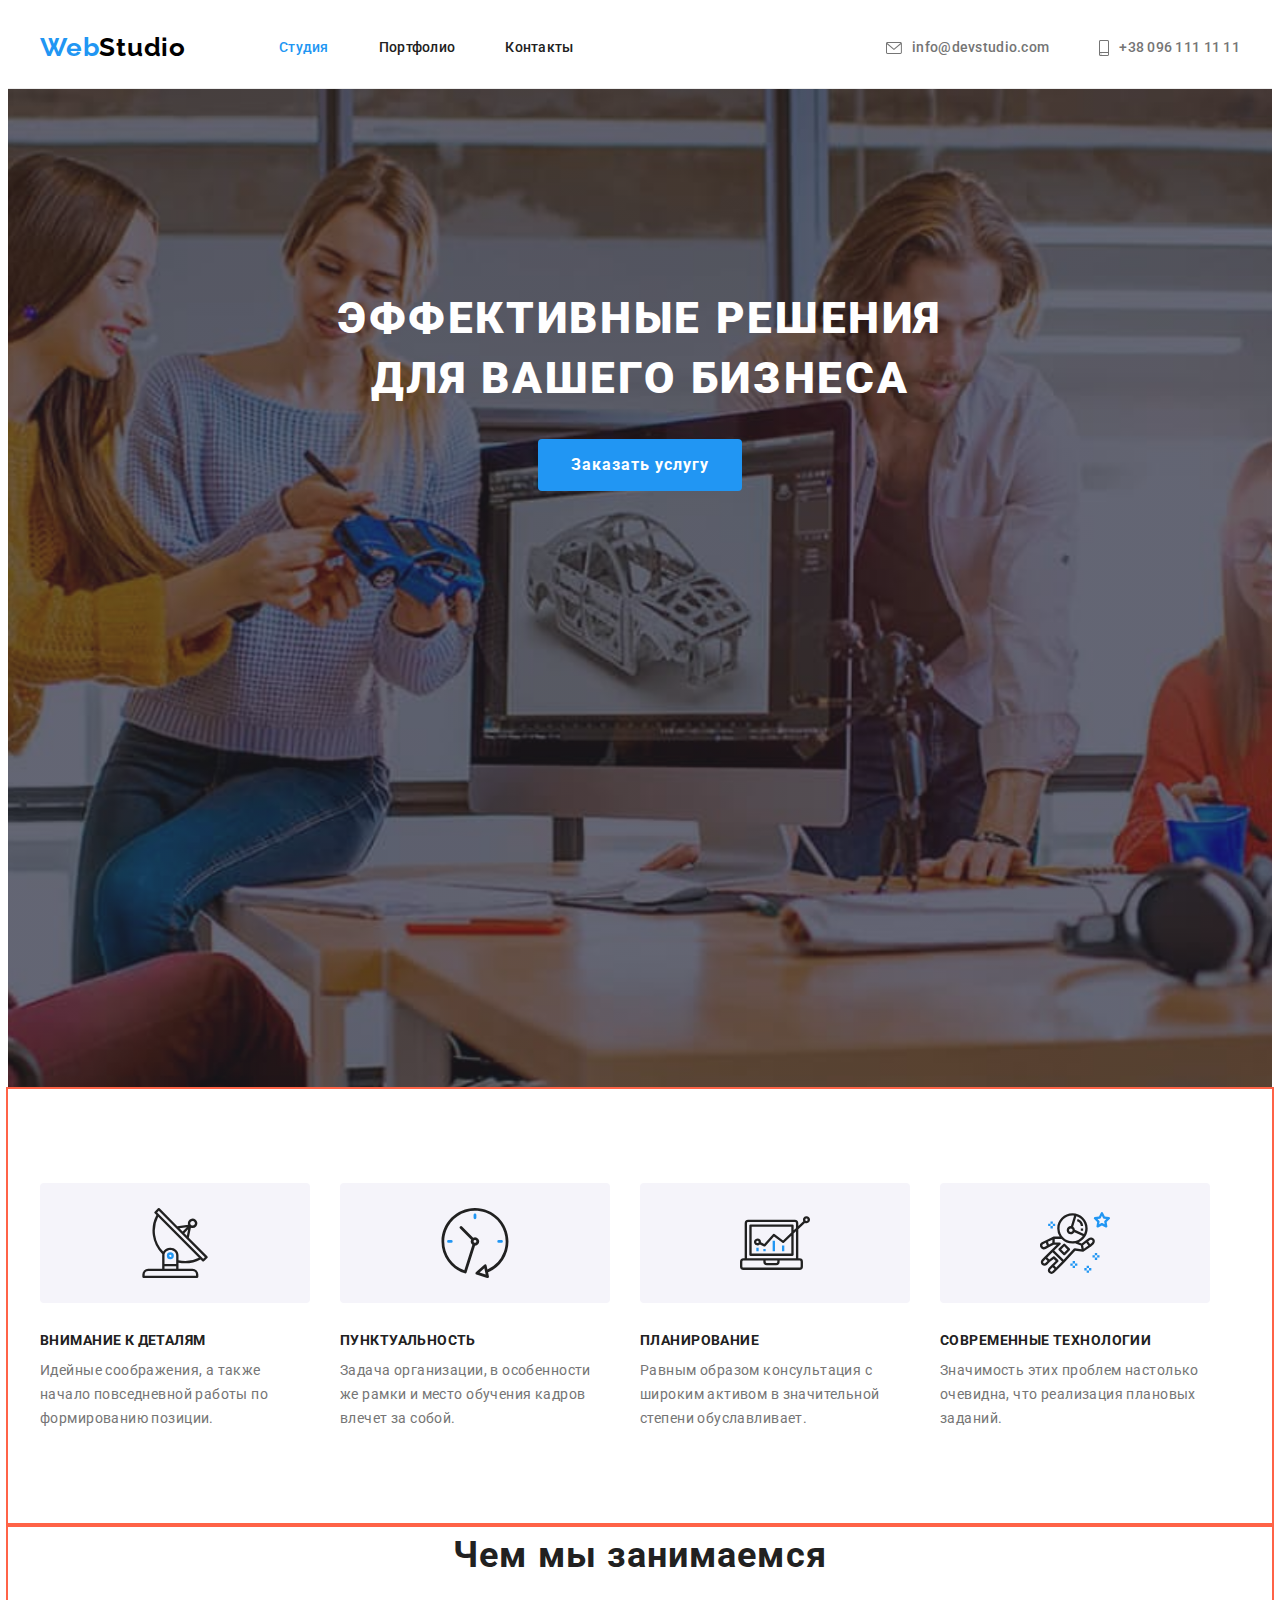
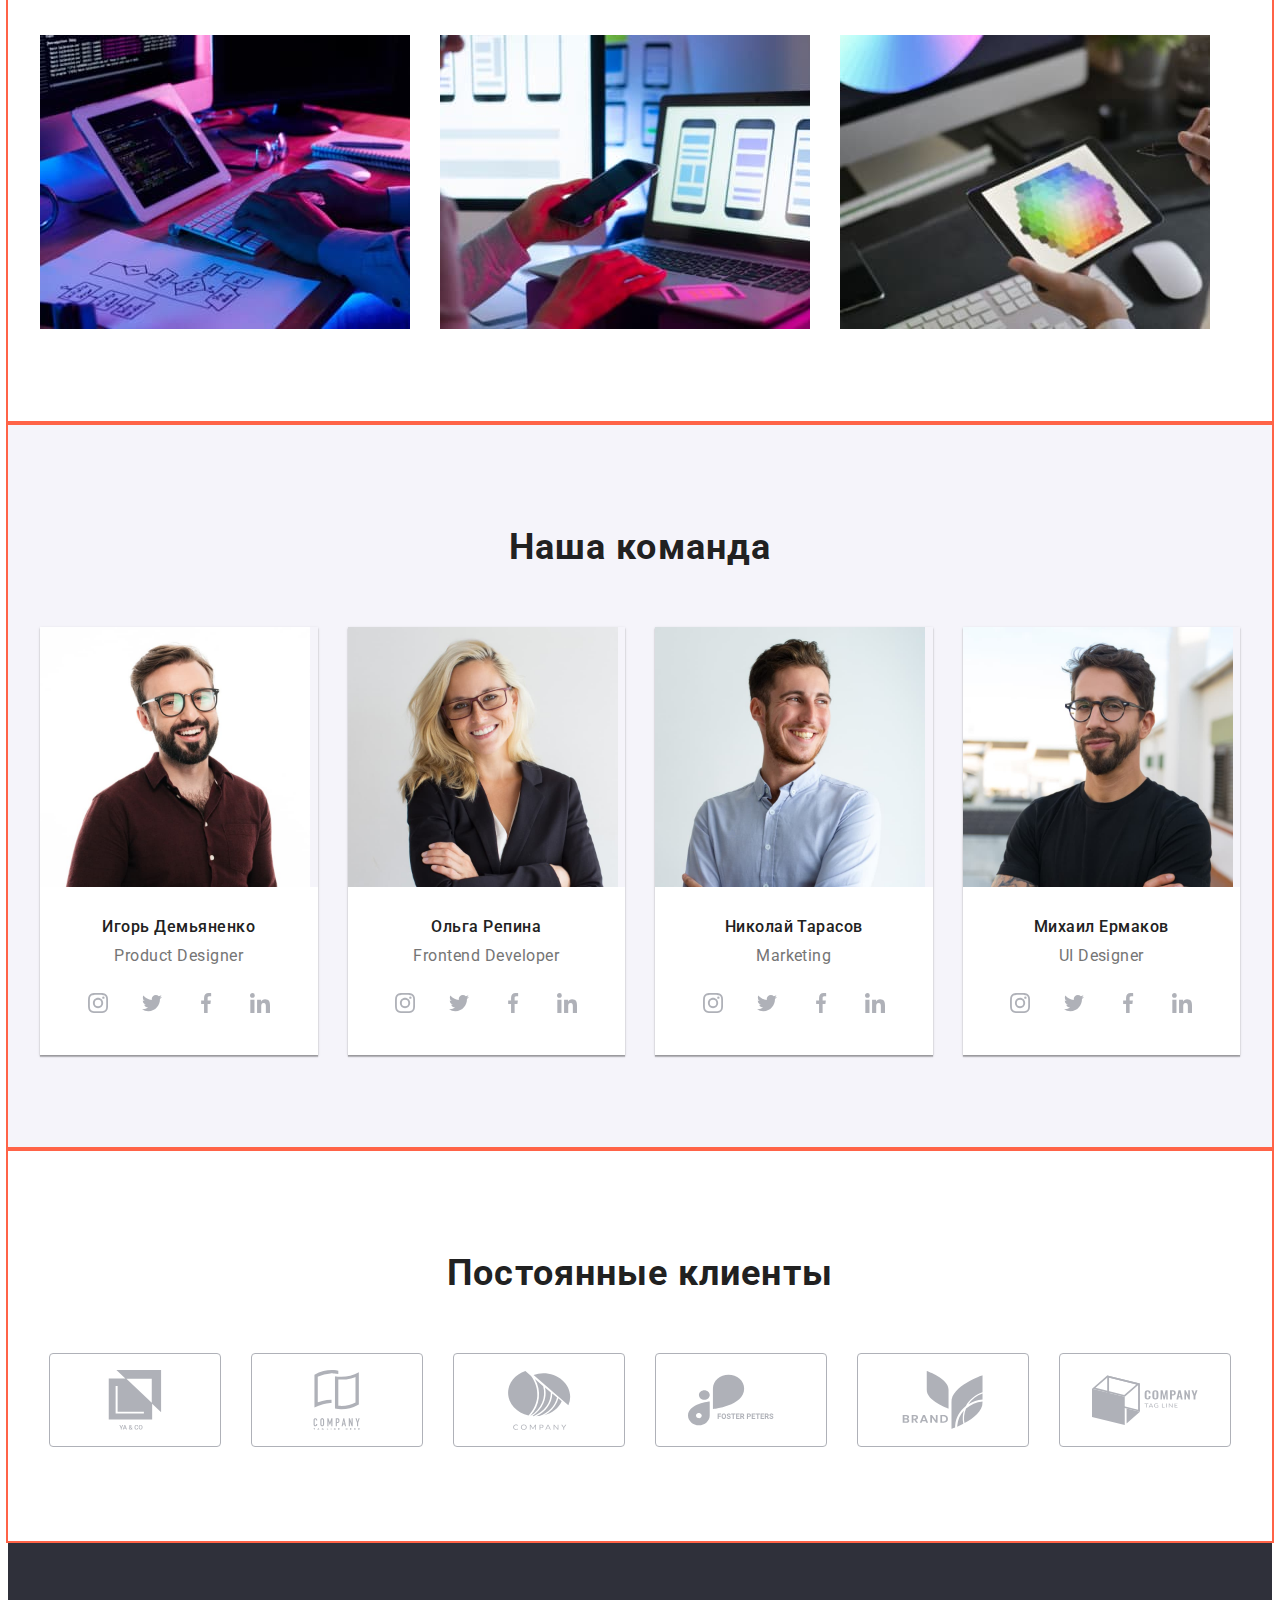
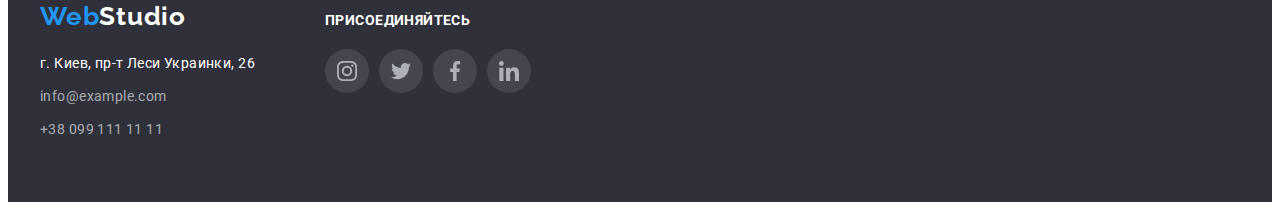
==== index.html @ c6e849de "without-box-shadows" ====
<!DOCTYPE html>

<html lang="ru">
    <head> 
        <meta charset="UTF-8"/>
        <meta http-equiv="X-UA-Compatible" content="IE=edge" />
        <meta name="viewport" content="width=device-width, initial-scale=1.0" />
        <title>Студия</title>
        <link rel="stylesheet" href="https://cdnjs.cloudflare.com/ajax/libs/modern-normalize/1.1.0/modern-normalize.min.css"
            integrity="sha512-wpPYUAdjBVSE4KJnH1VR1HeZfpl1ub8YT/NKx4PuQ5NmX2tKuGu6U/JRp5y+Y8XG2tV+wKQpNHVUX03MfMFn9Q=="
            crossorigin="anonymous" referrerpolicy="no-referrer" />

        <link rel="preconnect" href="https://fonts.googleapis.com"/>
        <link rel="preconnect" href="https://fonts.gstatic.com" crossorigin/>
        <link href="https://fonts.googleapis.com/css2?family=Raleway:wght@700&family=Roboto:wght@400;500;700;900&display=swap"
            rel="stylesheet"/>

        <link rel="stylesheet" href="./css/styles.css"/>
    </head>
   <body>
       <!--HEADER-->
       <header class="page-header">
        <div class="container header-container">
            <nav class="site-nav">
                <a class="header-logo link" href=""><span class="accent">Web</span>Studio</a>
                <ul class="nav-list list">
                    <li class="nav-list-item">
                        <a class="nav-list-link link current" href="./index.html">Студия</a>
                    </li>
                    <li class="nav-list-item">
                        <a class="nav-list-link link" href="./portfolio.html">Портфолио</a>
                    </li>
                    <li class="nav-list-item">
                        <a class="nav-list-link link" href="">Контакты</a>
                    </li>
                </ul>
            </nav>
            <ul class="contacts-list list">
                <li class="contacts-list-item">
                    <a class="email link email-link" href="mailto:info@devstudio.com">
                        <svg class="email-img" width="16" height="12">
                        <use href="./images/icons.svg#envelope"></use></svg> 
                    info@devstudio.com</a>
                </li>
                <li class="contacts-list-item">
                    <a class="phone-number link phone-number-link" href="tel:+380961111111">
                        <svg class="phone-number-img" width="10" height="16">
                        <use href="./images/icons.svg#smartphone"></use></svg>
                    +38 096 111 11 11</a>
                </li>
            </ul>
        </div>
	   </header>
       <main>
           <!--HERO-->
           <section class="hero overlay">
               <div class="container">
                <h1 class="main-title">Эффективные решения для вашего бизнеса</h1>
                <button class="modal-btn" type="button">Заказать услугу</button>
               </div>
           </section>
           <!--ADVANTAGES-->
           <section class="advantages section">
               <div class="container">
                <h2 class="visually-hidden">Особенности</h2>
                <ul class="advantages-list list">
                    <li class="advantages-list-item">
                        <div class="advantages-list-div">
                            <svg class="advantages-list-img" width="70" height="70">
                                <use href="./images/icons.svg#antenna"></use></svg>
                        </div>
                        <h3 class="advantages-list-title"> Внимание к деталям</h3>
                        <p class="advantages-list-description">Идейные соображения, а также начало повседневной работы по формированию
                            позиции.</p>
                    </li>
                    <li class="advantages-list-item">
                        <div class="advantages-list-div">
                            <svg class="advantages-list-img" width="70" height="70">
                                <use href="./images/icons.svg#clock"></use>
                            </svg>
                        </div>
                        <h3 class="advantages-list-title">Пунктуальность</h3>
                        <p class="advantages-list-description">Задача организации, в особенности же рамки и место обучения кадров влечет
                            за собой.</p>
                    </li>
                    <li class="advantages-list-item">
                        <div class="advantages-list-div">
                            <svg class="advantages-list-img" width="70" height="70">
                                <use href="./images/icons.svg#diagram"></use>
                            </svg>
                        </div>
                        <h3 class="advantages-list-title">Планирование</h3>
                        <p class="advantages-list-description">Равным образом консультация с широким активом в значительной степени
                            обуславливает.</p>
                    </li>
                    <li class="advantages-list-item">
                        <div class="advantages-list-div">
                            <svg class="advantages-list-img" width="70" height="70">
                                <use href="./images/icons.svg#astronaut"></use>
                            </svg>
                        </div>
                        <h3 class="advantages-list-title">Современные технологии</h3>
                        <p class="advantages-list-description">Значимость этих проблем настолько очевидна, что реализация плановых
                            заданий.</p>
                    </li>
                </ul>
               </div>      
           </section>
           <!--SERVICES-->
           <section class="services section">
               <div class="container">
                <h2 class="title">Чем мы занимаемся</h2>
                <ul class="services-list list">
                    <li class="services-list-item">
                        <img class="services-list-img" src="./images/services/services-img-1.jpg" alt="печатает на клавиатуре"
                            width="370" height="294" />
                    </li>
                    <li class="services-list-item">
                        <img class="services-list-img" src="./images/services/services-img-2.jpg" alt="держит мобильный" width="370"
                            height="294" />
                    </li>
                    <li class="services-list-item">
                        <img class="services-list-img" src="./images/services/services-img-3.jpg" alt="рисует на планшете" width="370"
                            height="294" />
                    </li>
                </ul>
               </div>
           </section>
           <!--OUR TEAM-->
           <section class="employees-section section">
               <div class="container">
                <h2 class="title">Наша команда</h2>
                <ul class="employees list">
                    <li class="employees-card">
                        <img class="employees-photo" src="./images/our-team/1-igor.jpg" alt="мужчина в очках улыбается" width="270"
                            height="260" />
                        <div class="employees-description">
                        <h3 class="employees-name">Игорь Демьяненко</h3>
                        <p class="employees-position" lang="en">Product Designer</p>
                        <ul class="social-list list">
                            <li class="social-list-item">
                                <a href="" class="social-list-link">
                                    <svg class="social-list-icon" width="20" height="20">
                                        <use href="./images/icons.svg#instagram"></use>
                                    </svg>
                                </a>
                            </li>
                            <li class="social-list-item">
                                <a href="" class="social-list-link">
                                    <svg class="social-list-icon" width="20" height="20">
                                        <use href="./images/icons.svg#twitter"></use>
                                    </svg>
                                </a>
                            </li>
                            <li class="social-list-item">
                                <a href="" class="social-list-link">
                                    <svg class="social-list-icon" width="20" height="20">
                                        <use href="./images/icons.svg#facebook"></use>
                                    </svg>
                                </a>
                            </li>
                            <li class="social-list-item">
                                <a href="" class="social-list-link">
                                    <svg class="social-list-icon" width="20" height="20">
                                        <use href="./images/icons.svg#linkedin"></use>
                                    </svg>
                                </a>
                            </li>
                        </ul>
                        </div>
                    </li>
                    <li class="employees-card">
                        <img class="employees-photo" src="./images/our-team/2-olga.jpg" alt="девушка в очках улыбается" width="270"
                            height="260" />
                        <div class="employees-description">
                        <h3 class="employees-name">Ольга Репина</h3>
                        <p class="employees-position" lang="en">Frontend Developer</p>
                        <ul class="social-list list">
                            <li class="social-list-item">
                                <a href="" class="social-list-link">
                                    <svg class="social-list-icon" width="20" height="20">
                                        <use href="./images/icons.svg#instagram"></use>
                                    </svg>
                                </a>
                            </li>
                            <li class="social-list-item">
                                <a href="" class="social-list-link">
                                    <svg class="social-list-icon" width="20" height="20">
                                        <use href="./images/icons.svg#twitter"></use>
                                    </svg>
                                </a>
                            </li>
                            <li class="social-list-item">
                                <a href="" class="social-list-link">
                                    <svg class="social-list-icon" width="20" height="20">
                                        <use href="./images/icons.svg#facebook"></use>
                                    </svg>
                                </a>
                            </li>
                            <li class="social-list-item">
                                <a href="" class="social-list-link">
                                    <svg class="social-list-icon" width="20" height="20">
                                        <use href="./images/icons.svg#linkedin"></use>
                                    </svg>
                                </a>
                            </li>
                        </ul>
                        </div>
                    </li>
                    <li class="employees-card">
                        <img class="employees-photo" src="./images/our-team/3-nikolay.jpg" alt="мужчина улыбается" width="270"
                            height="260" />
                        <div class="employees-description">
                        <h3 class="employees-name">Николай Тарасов</h3>
                        <p class="employees-position" lang="en">Marketing</p>
                                                <ul class="social-list list">
                            <li class="social-list-item">
                                <a href="" class="social-list-link">
                                    <svg class="social-list-icon" width="20" height="20">
                                        <use href="./images/icons.svg#instagram"></use>
                                    </svg>
                                </a>
                            </li>
                            <li class="social-list-item">
                                <a href="" class="social-list-link">
                                    <svg class="social-list-icon" width="20" height="20">
                                        <use href="./images/icons.svg#twitter"></use>
                                    </svg>
                                </a>
                            </li>
                            <li class="social-list-item">
                                <a href="" class="social-list-link">
                                    <svg class="social-list-icon" width="20" height="20">
                                        <use href="./images/icons.svg#facebook"></use>
                                    </svg>
                                </a>
                            </li>
                            <li class="social-list-item">
                                <a href="" class="social-list-link">
                                    <svg class="social-list-icon" width="20" height="20">
                                        <use href="./images/icons.svg#linkedin"></use>
                                    </svg>
                                </a>
                            </li>
                        </ul>
                        </div>
                    </li>
                    <li class="employees-card">
                        <img class="employees-photo" src="./images/our-team/4-mikhail.jpg" alt="мужчина в очках улыбается" width="270"
                            height="260" />
                        <div class="employees-description">
                        <h3 class="employees-name">Михаил Ермаков</h3>
                        <p class="employees-position" lang="en">UI Designer</p>
                        <ul class="social-list list">
                            <li class="social-list-item">
                                <a href="" class="social-list-link">
                                    <svg class="social-list-icon" width="20" height="20">
                                        <use href="./images/icons.svg#instagram"></use>
                                    </svg>
                                </a>
                            </li>
                            <li class="social-list-item">
                                <a href="" class="social-list-link">
                                    <svg class="social-list-icon" width="20" height="20">
                                        <use href="./images/icons.svg#twitter"></use>
                                    </svg>
                                </a>
                            </li>
                            <li class="social-list-item">
                                <a href="" class="social-list-link">
                                    <svg class="social-list-icon" width="20" height="20">
                                        <use href="./images/icons.svg#facebook"></use>
                                    </svg>
                                </a>
                            </li>
                            <li class="social-list-item">
                                <a href="" class="social-list-link">
                                    <svg class="social-list-icon" width="20" height="20">
                                        <use href="./images/icons.svg#linkedin"></use>
                                    </svg>
                                </a>
                            </li>
                        </ul>
                        </div>
                    </li>
                </ul>
               </div>
           </section>
           <!--OUR CLIENTS-->
           <section class="clients section">
               <div class="container">
                <h2 class="title">Постоянные клиенты</h2>
                <ul class="clients-list list">
                    <li class="clients-list-item">
                        <a href="" class="clients-list-link"><svg class="clients-list-img" width="106" height="60">
                            <use href="./images/icons.svg#client-1"></use>
                        </svg>
                        </a>
                    </li>
                    <li class="clients-list-item">
                        <a href="" class="clients-list-link"><svg class="clients-list-img" width="106" height="60">
                            <use href="./images/icons.svg#client-2"></use>
                        </svg>
                        </a>
                    </li>
                    <li class="clients-list-item">
                        <a href="" class="clients-list-link"><svg class="clients-list-img" width="106" height="60">
                            <use href="./images/icons.svg#client-3"></use>
                        </svg>
                        </a>
                    </li>
                    <li class="clients-list-item">
                        <a href="" class="clients-list-link"><svg class="clients-list-img" width="106" height="60">
                            <use href="./images/icons.svg#client-4"></use>
                        </svg>
                        </a>
                    </li>
                    <li class="clients-list-item">
                        <a href="" class="clients-list-link"><svg class="clients-list-img" width="106" height="60">
                            <use href="./images/icons.svg#client-5"></use>
                        </svg>
                        </a>
                    </li>
                    <li class="clients-list-item">
                       <a href="" class="clients-list-link"> <svg class="clients-list-img" width="106" height="60">
                            <use href="./images/icons.svg#client-6"></use>
                        </svg>
                        </a>
                    </li>
                </ul>
               </div>
           </section>
       </main>
       <footer class="footer">
           <div class="container footer-container">
               <div class="footer-container-left">
                <a class="footer-logo link" href=""><span class="accent">Web</span>Studio</a>
                <address>
                    <ul class="footer-contacts-list list">
                        <li class="footer-contacts-list-item">
                            <a class="address-link link" href="https://goo.gl/maps/RTk6qTBhX3mVBBe47" target="_blank"
                                rel="noopener noreferrer">г. Киев, пр-т
                                Леси Украинки, 26</a>
                        </li>
                        <li class="footer-contacts-list-item">
                            <a class="contacts-list-link link" href="mailto:info@example.com">info@example.com</a>
                        </li>
                        <li class="footer-contacts-list-item">
                            <a class="contacts-list-link link" href="tel:+380991111111">+38 099 111 11 11</a>
                        </li>
                    </ul>
                </address>
               </div>
               <div class="footer-container-right">
                <p class="action-text">ПРИСОЕДИНЯЙТЕСЬ</p>
                        <ul class="footer-social-list list">
                            <li class="footer-social-list-item">
                                <a href="" class="footer-social-list-link">
                                    <svg class="footer-social-list-icon" width="20" height="20">
                                        <use href="./images/icons.svg#instagram"></use>
                                    </svg>
                                </a>
                            </li>
                            <li class="footer-social-list-item">
                                <a href="" class="footer-social-list-link">
                                    <svg class="footer-social-list-icon" width="20" height="20">
                                        <use href="./images/icons.svg#twitter"></use>
                                    </svg>
                                </a>
                            </li>
                            <li class="footer-social-list-item">
                                <a href="" class="footer-social-list-link">
                                    <svg class="footer-social-list-icon" width="20" height="20">
                                        <use href="./images/icons.svg#facebook"></use>
                                    </svg>
                                </a>
                            </li>
                            <li class="footer-social-list-item">
                                <a href="" class="footer-social-list-link">
                                    <svg class="footer-social-list-icon" width="20" height="20">
                                        <use href="./images/icons.svg#linkedin"></use>
                                    </svg>
                                </a>
                            </li>
                        </ul>               </div>

           </div>
	   </footer>
   </body>
</html>
---- css/styles.css ----
:root {
	--primary-font-family: 'Roboto', Verdana, Tahoma,sans-serif;
	--secondary-font-family: 'Raleway', Verdana, Tahoma, sans-serif;
	--primary-text-color: #757575;
	--secondary-text-color: #212121;
	--primary-white-color: #FFFFFF;
	--accent-color: #2196F3;
	--icon-color: #AFB1B8;
	--secondary-background-color: #F5F4FA;
	
}

h1,
h2,
h3,
h4,
h5,
h6,
p {
	margin-top: 0;
	margin-bottom: 0;
}

ul {
	margin-top: 0;
	margin-bottom: 0;
	padding-left: 0;
}

img {
	display: block;
}

.link {
	text-decoration: none;
}

.list {
	list-style: none;
}

body {
	font-family: var(--primary-font-family);
	color: var(--primary-text-color);
}

.container {
	width: 1200px;
	padding-left: 15px;
	padding-right: 15px;
	margin-left: auto;
	margin-right: auto;
	/* outline: 2px solid teal; */
	}

.section {
	padding-top: 94px;
	padding-bottom: 94px;
	outline: 2px solid tomato;
}

/* =============== COMPONENTS =============== */

.title {
	margin-bottom: 50px;

	font-weight: 700;
	font-size: 36px;
	line-height: 1.67;
	text-align: center;		
	letter-spacing: 0.03em;
	color: var(--secondary-text-color);
}


/* =============== HEADER =============== */
.page-header {
		border-bottom-width: 1px;
		border-bottom-style: solid;
		border-bottom-color:#ECECEC;
		'/* outline: 2px solid tomato; */'
}

.header-container {
		display: flex;
		align-items: center;
}

.site-nav {
		display: flex;
		align-items: center;
	}

.nav-list-link{
	display: block;
	padding-top: 32px;
	padding-bottom: 32px;
}

.header-logo {
	padding-top: 24px;
	padding-bottom: 25px;
	margin-right: 93px;
	font-family: var(--secondary-font-family);
	font-weight: 700;
	font-size: 26px;
	line-height: 1.19;
	letter-spacing: 0.03em;
	color: #000000;
}

.nav-list {
	display: flex;
	align-items: center;
}

.nav-list-item:not(:last-child) {
	margin-right: 50px;
}

.contacts-list {
	display: flex;
	align-items: center;
	margin-left: auto;
}

.accent {
	color: var(--accent-color)
}

.nav-list-link {
	font-weight: 500;
	font-size: 14px;
	line-height: 1.14;
	letter-spacing: 0.02em;
	color: var(--secondary-text-color);
}
.nav-list-link:hover, 
.nav-list-link:focus {
	color: var(--accent-color);
}

.current{
	color: var(--accent-color);
}

.contacts-list-item:not(:last-child){
	margin-right: 50px;
	margin-left: auto;
}

.email {
	font-weight: 500;
	font-size: 14px;
	line-height: 1.14;
	letter-spacing: 0.02em;
	color: inherit;
}
.email-link{
	display: flex;
	align-items: center;

}

.email:hover,
.email:focus {
	color: var(--accent-color);
}

.email:hover .email-img, 
.email:focus .email-img{
	fill: var(--accent-color);
	}

.email-img{
	margin-right: 10px;
	fill:var(--primary-text-color);
}

.phone-number {
	font-weight: 500;
	font-size: 14px;
	line-height: 1.14;
	letter-spacing: 0.02em;
	color: inherit;
}

.phone-number-link{
	display: flex;
	align-items: center;
}

.phone-number:hover,
.phone-number:focus {
	color: var(--accent-color);
}

.phone-number:hover .phone-number-img,
.phone-number:focus .phone-number-img {
	fill: var(--accent-color);
}

.phone-number-img{
	margin-right: 10px;
	fill: var(--primary-text-color);
}
/* =============== /HEADER =============== */

/* =============== HERO =============== */
.hero{	
	padding-top: 200px;
	padding-bottom: 200px;
	margin-left: auto;
	margin-right: auto;

	/* background-color: #2F303A; */
	text-align: center;
}

.overlay{
		min-height: 600px;
		max-width: 1600px;
		margin-left: auto;
		margin-right: auto;
		background-image: linear-gradient(rgba(47, 48, 58, 0.4), rgba(47, 48, 58, 0.4)),
		url(../images/hero/hero-bg.jpg);
		background-size: cover;
		background-repeat: no-repeat;
		background-position: center;
		background-color: #C4C4C4;
}

.main-title {
	max-width: 696px;
	margin: 0 auto 30px;

	font-weight: 900;
	font-size: 44px;
	line-height: 1.36;
	letter-spacing: 0.06em;
	text-transform: uppercase;
	color: var(--primary-white-color);
}

.modal-btn {
	border: 1px solid transparent;
	border-radius: 4px;
	padding: 10px 32px;
	min-width: 200px;
	margin-left: auto;
	margin-right: auto;

	font-family: inherit;
	font-weight: 700;
	font-size: 16px;
	line-height: 1.88;
	align-items: center;
	letter-spacing: 0.06em;
	color: var(--primary-white-color);
	background-color: var(--accent-color);
	cursor: pointer;
}

.modal-btn:hover,
.modal-btn:focus {
	background-color:#188CE8;
}

/* =============== /HERO =============== */

/* =============== ADVANTAGES =============== */
.visually-hidden {
	position: absolute;
	width: 1px;
	height: 1px;
	margin: -1px;
	border: 0;
	padding: 0;

	white-space: nowrap;
	clip-path: inset(100%);
	clip: rect(0 0 0 0);
	overflow: hidden;
}

.advantages-list {
		display: flex;
		align-items: center;
}

.advantages-list-item{
	max-width: 270px;
}

.advantages-list-item:not(:last-child) {
	margin-right: 30px;
}

.advantages-list-div{
	display: flex;
	max-width: 270px;
	height: 120px;
	margin-bottom: 30px;
	border-radius: 4px;
	background: var(--secondary-background-color);
}

.advantages-list-img{
	margin: 25px auto;
	
}

.advantages-list-title{
	margin-bottom: 10px;

	font-weight: 700;
	font-size: 14px;
	line-height: 1.14;
	letter-spacing: 0.03em;
	text-transform: uppercase;
	color: var(--secondary-text-color);
}

.advantages-list-description{
	font-size: 14px;
	line-height: 1.71;
	letter-spacing: 0.03em;
}
/* =============== /ADVANTAGES =============== */

/* =============== SERVICES =============== */
.services {
	padding-top: 0;
}

.services-list {
	display: flex;
}

.services-list-item:not(:last-child) {
	margin-right: 30px;
}

/* =============== /SERVICES =============== */


/* =============== OUR TEAM=============== */
.employees-section{
	background-color: var(--secondary-background-color);
}

.employees {
	display: flex;
	flex-wrap: wrap;
	margin-left: -30px;
	margin-top: -30px;
}

.employees-card {
	flex-basis: calc((100% - 120px) / 4);
	margin-left: 30px;
	margin-top: 30px;

	box-shadow: 
		0px 1px 3px rgba(0, 0, 0, 0.12),
		0px 1px 1px rgba(0, 0, 0, 0.14),
		0px 2px 1px rgba(0, 0, 0, 0.2);
	/* border-radius: 0px 0px 4px 4px; */
}

.employees-description {
	padding-top: 30px; 
	padding-bottom: 30px;
	padding-left: 10px;
	padding-right: 10px;
	background-color: var(--primary-white-color);
}

.employees-name{
	margin-bottom: 10px;
	
	font-weight: 500;
	font-size: 16px;
	line-height: 1.19;
	text-align: center;
	letter-spacing: 0.03em;
	color: var(--secondary-text-color);
}

.employees-position{
	padding-bottom: 16px;
	font-size: 16px;
	line-height: 1.19;
	text-align: center;
	letter-spacing: 0.03em;
}
.social-list{
	display: flex;
	justify-content: center;
}

.social-list-item:not(:last-child) {
	margin-right: 10px;
}

.social-list-link {
	display: flex;
	align-items: center;
	justify-content: center;
	width: 44px;
	height: 44px;
	border-radius: 50%;
}

.social-list-link:hover,
.social-list-link:focus {
	background-color: var(--accent-color);
}

.social-list-icon {
	fill: var(--icon-color);
}

.social-list-link:hover .social-list-icon,
.social-list-link:focus .social-list-icon {
	fill: var(--primary-white-color);
	stroke: var(--primary-white-color);
}

/* =============== /OUR TEAM =============== */

/* =============== OUR CLIENTS =============== */
.clients-list{
	display: flex;
	align-items: center;
	justify-content: center;
}

.clients-list-item{
	display: flex;
	width: 170px;
	height: 92px;
	border: 1px solid;
	border-color: var(--icon-color);
	border-radius: 4px;
}

.clients-list-item:not(:last-child) {
	margin-right: 30px;
}

.clients-list-link{
	display: flex;
	align-items: center;
	justify-content: center;
	margin: 16px auto;
}

.clients-list-img{
	fill: var(--icon-color);
}

.clients-list-item:hover,
.clients-list-item:focus {
	border-color: var(--accent-color);
} */

.social-list-icon {
	fill: var(--icon-color);
}

.clients-list-item:hover .clients-list-img,
.clients-list-item:focus .clients-list-img {
	fill: var(--accent-color);
}


/* =============== /OUR CLIENTS =============== */

/* =============== OUR WORKS =============== */
.works-types-list {
	margin-bottom: 50px;
	display: flex;
	justify-content: center;
	align-items: center;
}

.works-types-item{
	font-weight: 500;
	font-size: 16px;
	line-height: 1.62;
	text-align: center;
	letter-spacing: 0.03em;
	color: var(--secondary-text-color);
}

.works-types-item:not(:last-child) {
	margin-right: 8px;
}

.works-types-btn {
	border: 1px solid transparent;
	border-radius: 4px;
	padding: 6px 22px;
	margin-left: auto;
	margin-right: auto;
	background-color: var(--secondary-background-color);
	cursor: pointer;
}

.works-types-btn:hover,
.works-types-btn:focus {
	color: var(--primary-white-color);
	background-color: var(--accent-color);
}	
.works-list {
	display: flex;
	flex-wrap: wrap;
	margin-left: -30px;
	margin-top: -30px;
}

.works-list-item {
	flex-basis: calc((100% - 90px) / 3);
	margin-left: 30px;
	margin-top: 30px;
}

.works-list-desciption {
	padding: 20px 24px;
	border-right: 1px solid #EEEEEE;
	border-bottom: 1px solid #EEEEEE;
	border-left: 1px solid #EEEEEE;
	
	background-color: var(--primary-white-color);
}

.works-list-title{
	margin-bottom: 4px;
	font-weight: 700;
	font-size: 18px;
	line-height: 2;
	letter-spacing: 0.06em;
	color: var(--secondary-text-color);
}

.works-list-type{
	font-size: 16px;
	line-height: 1.88;
	letter-spacing: 0.03em;
	color: var(--primary-text-color)
}

/* =============== FOOTER =============== */
.footer{
	padding-top: 60px;
	padding-bottom: 60px;
	background-color:#2F303A;
}

.footer-container{
	display: flex;
}

.footer-container-left {
	margin-right: 70px;
}

.footer-logo {
	display: inline-block;
	margin-bottom: 20px;

	font-family: var(--secondary-font-family);
	font-weight: 700;
	font-size: 26px;
	line-height: 1.19;
	letter-spacing: 0.03em;
	color: var(--primary-white-color);
}

.accent {
	color: var(--accent-color)
}

.footer-contacts-list-item:not(:last-child) {
	margin-bottom: 9px;
}

.address-link{
	font-style: normal;
	font-size: 14px;
	line-height: 1.71;
	letter-spacing: 0.03em;
	color: var(--primary-white-color);
}

.address-link:hover,
.address-link:focus{
	color: var(--accent-color);
}
.contacts-list-link{
	font-style: normal;
	font-size: 14px;
	line-height: 1.71;
	letter-spacing: 0.03em;
	color: rgba(255, 255, 255, 0.6);
}

.contacts-list-link:hover,
.contacts-list-link:focus{
	color: var(--accent-color);
}

.footer-container-right{
	/* display: flex;
	flex-direction: column;
	align-items: flex-start; */
	margin-top: 12px;
}

.action-text{
	margin-bottom: 20px;
	font-family: var(--primary-font-family);
	font-weight: 700;
	font-size: 14px;
	line-height: 1.14;
	letter-spacing: 0.03em;
	text-transform: uppercase;
	color: var(--primary-white-color);
}

.footer-social-list {
	display: flex;
	justify-content: center;
}

.footer-social-list-item:not(:last-child) {
	margin-right: 10px;
}

.footer-social-list-link {
	display: flex;
	align-items: center;
	justify-content: center;
	width: 44px;
	height: 44px;
	border-radius: 50%;
	background-color: rgba(255, 255, 255, 0.1);
}

.footer-social-list-link:hover,
.footer-social-list-link:focus {
	background-color: var(--accent-color);
}

.footer-social-list-icon {
	fill: var(--icon-color);
}

.footer-social-list-link:hover .footer-social-list-icon,
.footer-ocial-list-link:focus .footer-social-list-icon {
	fill: var(--primary-white-color);
}
/* =============== /FOOTER =============== */
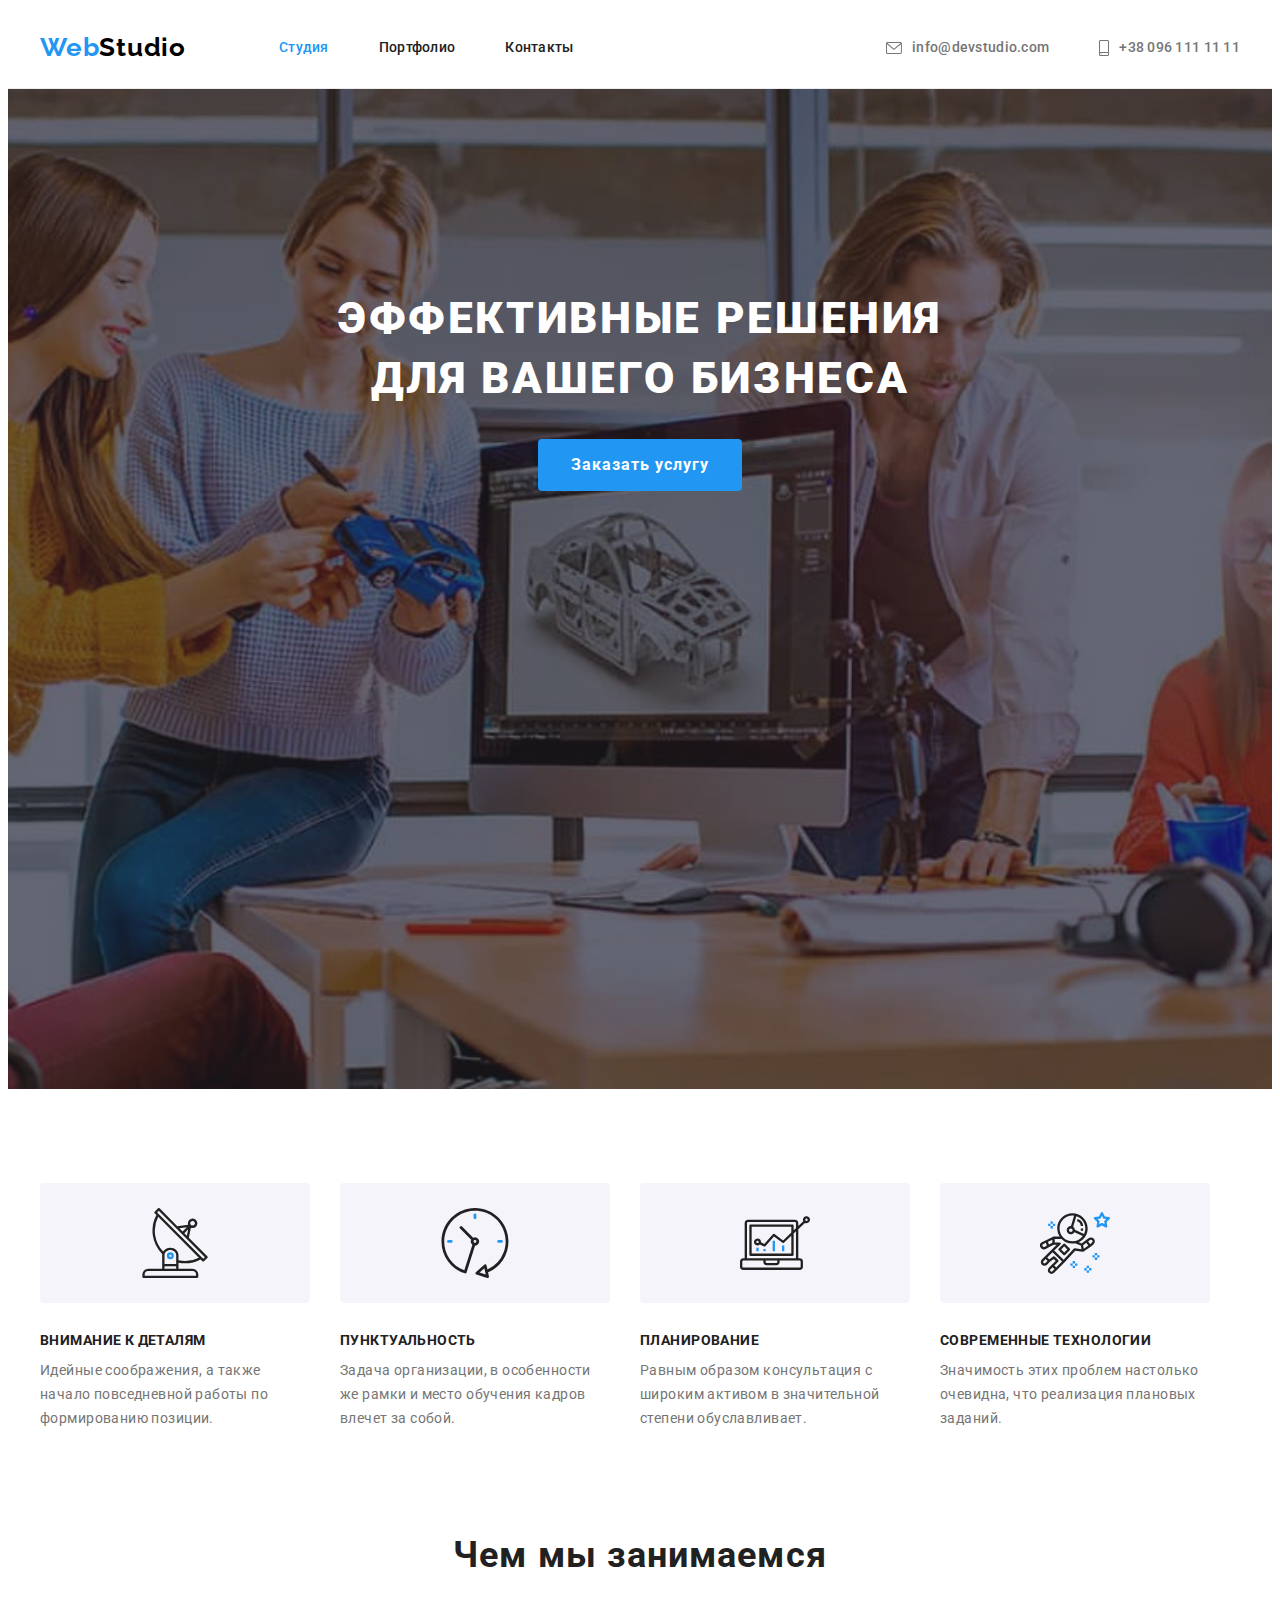
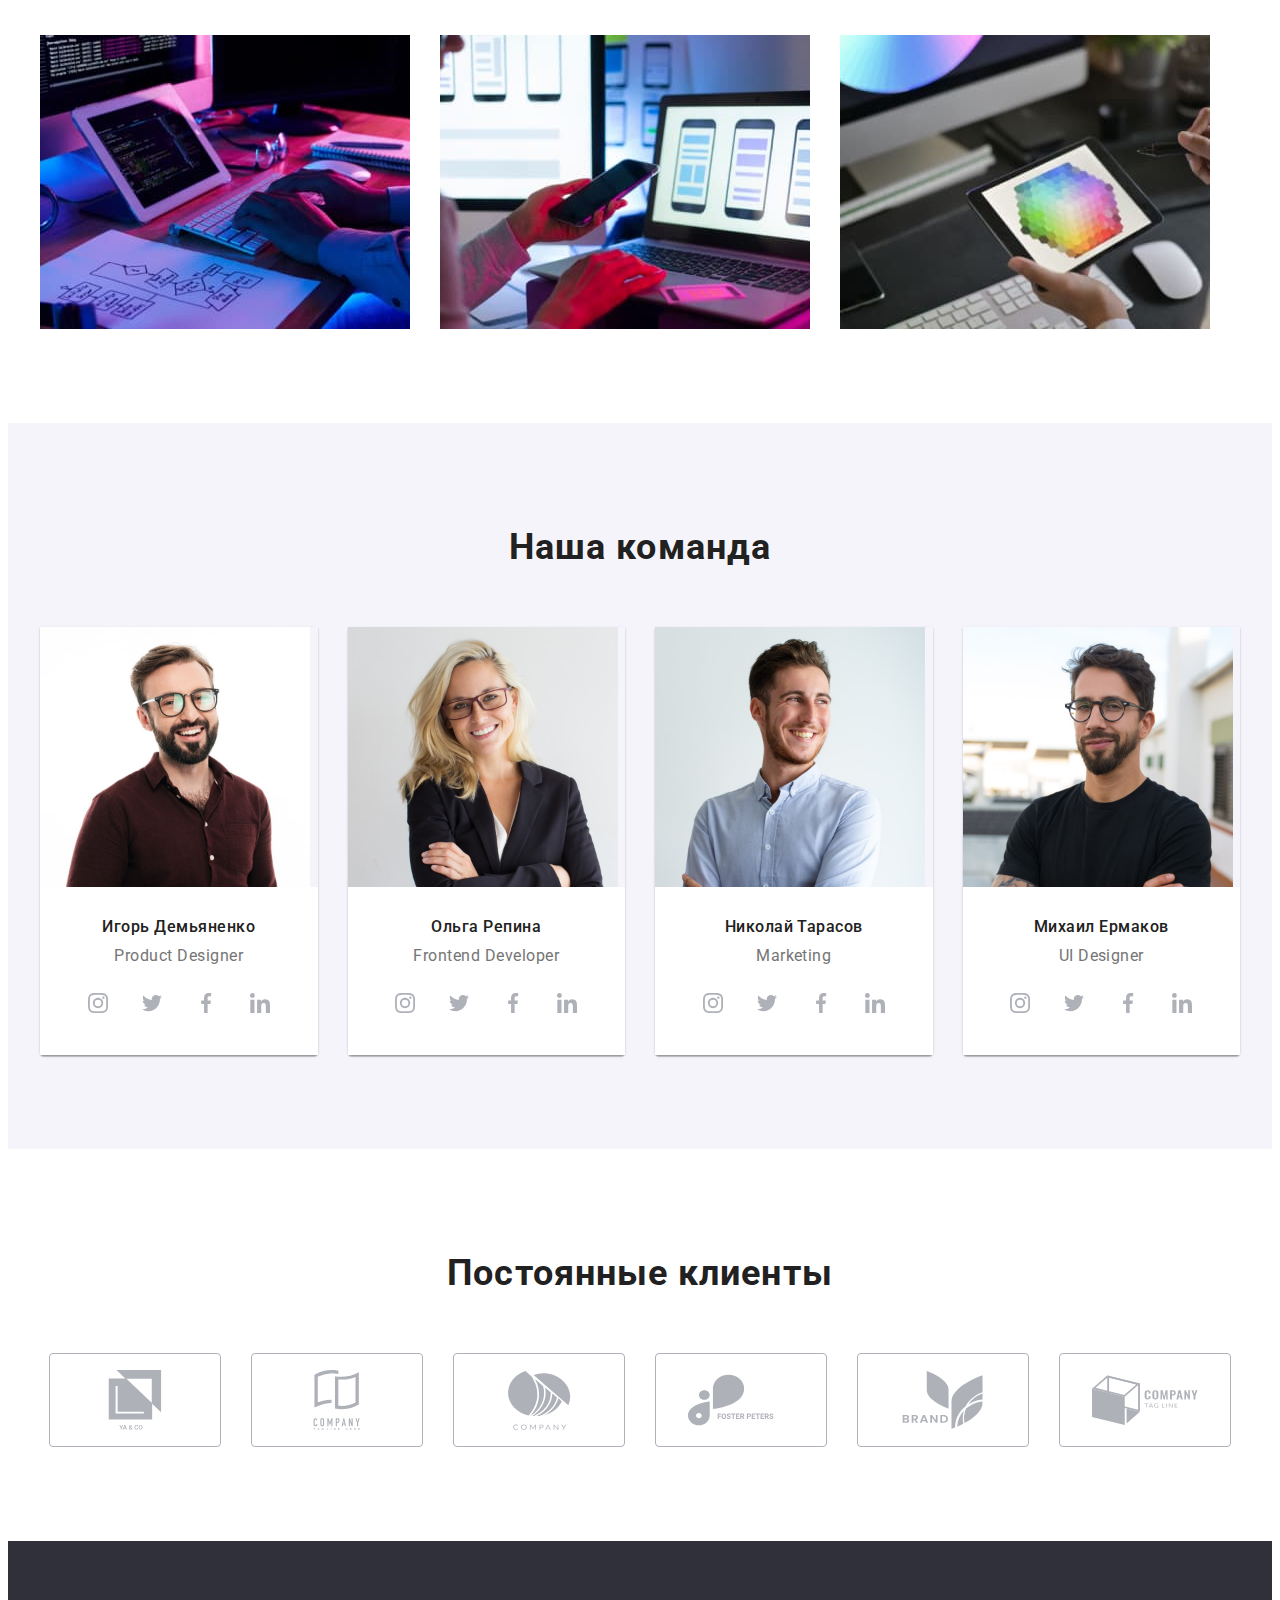
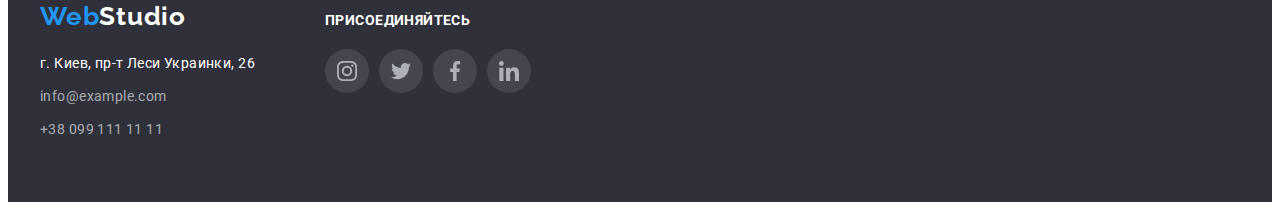
==== commit ee5ced79: "final-hw4-done" ====
--- a/index.html
+++ b/index.html
@@ -22,7 +22,7 @@
        <header class="page-header">
         <div class="container header-container">
             <nav class="site-nav">
-                <a class="header-logo link" href=""><span class="accent">Web</span>Studio</a>
+                <a class="header-logo link" href="./index.html"><span class="accent">Web</span>Studio</a>
                 <ul class="nav-list list">
                     <li class="nav-list-item">
                         <a class="nav-list-link link current" href="./index.html">Студия</a>
@@ -334,7 +334,7 @@
        <footer class="footer">
            <div class="container footer-container">
                <div class="footer-container-left">
-                <a class="footer-logo link" href=""><span class="accent">Web</span>Studio</a>
+                <a class="footer-logo link" href="./index.html"><span class="accent">Web</span>Studio</a>
                 <address>
                     <ul class="footer-contacts-list list">
                         <li class="footer-contacts-list-item">
--- a/css/styles.css
+++ b/css/styles.css
@@ -56,7 +56,7 @@
 .section {
 	padding-top: 94px;
 	padding-bottom: 94px;
-	outline: 2px solid tomato;
+	/* outline: 2px solid tomato; */
 }
 
 /* =============== COMPONENTS =============== */
@@ -360,12 +360,12 @@
 	flex-basis: calc((100% - 120px) / 4);
 	margin-left: 30px;
 	margin-top: 30px;
+	border-radius: 0px 0px 4px 4px;
 
 	box-shadow: 
 		0px 1px 3px rgba(0, 0, 0, 0.12),
 		0px 1px 1px rgba(0, 0, 0, 0.14),
 		0px 2px 1px rgba(0, 0, 0, 0.2);
-	/* border-radius: 0px 0px 4px 4px; */
 }
 
 .employees-description {
@@ -512,6 +512,7 @@
 .works-types-btn:focus {
 	color: var(--primary-white-color);
 	background-color: var(--accent-color);
+	box-shadow: 0px 3px 1px rgba(0, 0, 0, 0.1), 0px 1px 2px rgba(0, 0, 0, 0.08), 0px 2px 2px rgba(0, 0, 0, 0.12);
 }	
 .works-list {
 	display: flex;
@@ -524,6 +525,11 @@
 	flex-basis: calc((100% - 90px) / 3);
 	margin-left: 30px;
 	margin-top: 30px;
+}
+
+.works-list-item:hover,
+.works-list-item:focus{
+	box-shadow: 0px 1px 1px rgba(0, 0, 0, 0.12), 0px 4px 4px rgba(0, 0, 0, 0.06), 1px 4px 6px rgba(0, 0, 0, 0.16);
 }
 
 .works-list-desciption {
